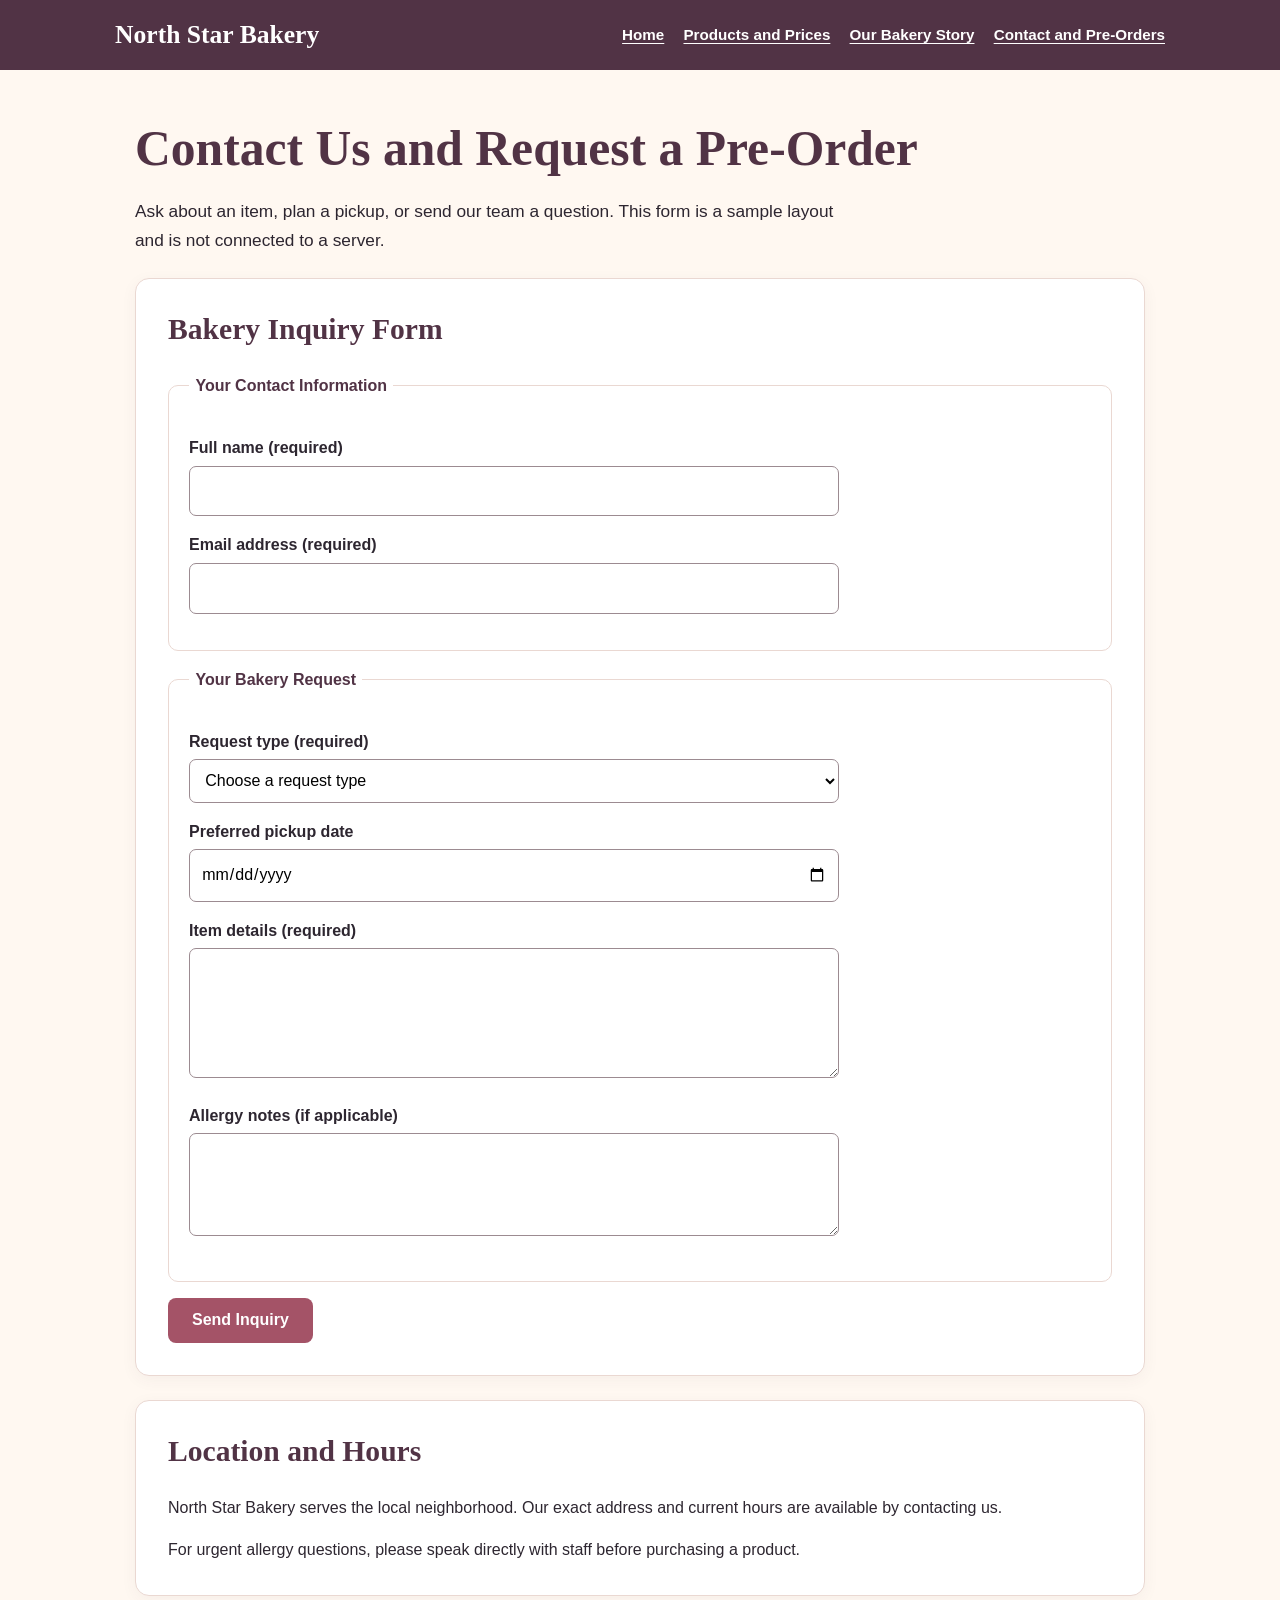
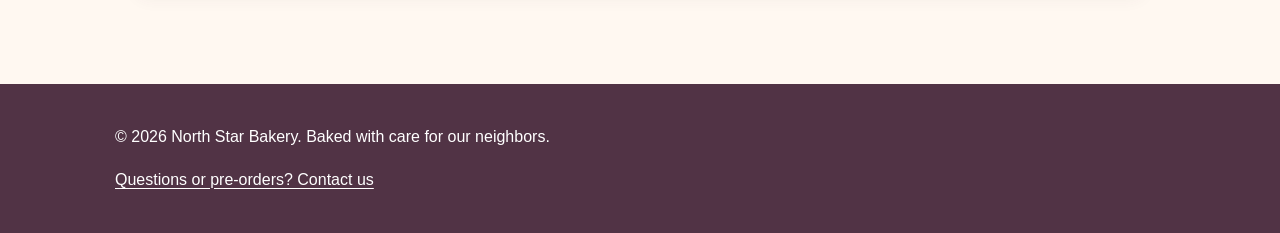
==== contact.html @ b47da0ef "Add files via upload" ====
<!DOCTYPE html>
<html lang="en">
<head>
  <meta charset="UTF-8">
  <meta name="viewport" content="width=device-width, initial-scale=1.0">
  <title>Contact | North Star Bakery</title>
  <link rel="stylesheet" href="styles.css">
</head>
<body>
  <header class="site-header">
    <a href="index.html" aria-label="North Star Bakery home">North Star Bakery</a>
  <nav aria-label="Main navigation" class="site-nav">
    <a href="index.html">Home</a>
    <a href="products.html">Products and Prices</a>
    <a href="about.html">Our Bakery Story</a>
    <a href="contact.html">Contact and Pre-Orders</a>
  </nav>
  </header>
  <main class="container">
    <h1>Contact Us and Request a Pre-Order</h1>
    <p>Ask about an item, plan a pickup, or send our team a question.
       This form is a sample layout and is not connected to a server.</p>
    <section class="content-card" aria-labelledby="inquiry">
      <h2 id="inquiry">Bakery Inquiry Form</h2>
      <form action="#" method="get">
        <fieldset class="form-group">
          <legend>Your Contact Information</legend>
          <p><label for="name">Full name (required)</label>
            <input type="text" id="name" name="name"
                   autocomplete="name" required minlength="2"></p>
          <p><label for="email">Email address (required)</label>
            <input type="email" id="email" name="email"
                   autocomplete="email" required></p>
        </fieldset>
        <fieldset class="form-group">
          <legend>Your Bakery Request</legend>
          <p><label for="request-type">Request type (required)</label>
            <select id="request-type" name="request_type" required>
              <option value="">Choose a request type</option>
              <option value="preorder">Pre-order</option>
              <option value="question">General question</option>
            </select></p>
          <p><label for="pickup">Preferred pickup date</label>
            <input type="date" id="pickup" name="pickup"></p>
          <p><label for="items">Item details (required)</label>
            <textarea id="items" name="items" rows="4"
                      required minlength="5"></textarea></p>
          <p><label for="allergies">Allergy notes (if applicable)</label>
            <textarea id="allergies" name="allergies" rows="3"></textarea></p>
        </fieldset>
        <button class="button" type="submit">Send Inquiry</button>
      </form>
    </section>
    <section class="content-card" aria-labelledby="location">
      <h2 id="location">Location and Hours</h2>
      <p>North Star Bakery serves the local neighborhood.
         Our exact address and current hours are available by contacting us.</p>
      <p>For urgent allergy questions, please speak directly with staff
         before purchasing a product.</p>
    </section>
  </main>
  <footer class="site-footer">
    <p>&copy; 2026 North Star Bakery. Baked with care for our neighbors.</p>
    <p><a href="contact.html">Questions or pre-orders? Contact us</a></p>
  </footer>
</body>
</html>
---- styles.css ----
/* North Star Bakery — Touchstone 3 visual design system */
:root { --plum:#513345; --rose:#a45367; --cream:#fff8f1; --ink:#2d2630; --muted:#655963; --border:#ead8d2; --white:#ffffff; }
* { box-sizing:border-box; }
html { scroll-behavior:smooth; }
body { margin:0; background:var(--cream); color:var(--ink); font:1rem/1.65 Arial, Helvetica, sans-serif; }
h1,h2,h3 { font-family:Georgia, 'Times New Roman', serif; line-height:1.25; color:var(--plum); }
h1 { font-size:clamp(2rem,4vw,3.1rem); margin:0 0 1rem; }
h2 { font-size:clamp(1.35rem,2.5vw,1.85rem); margin-top:0; }
a { color:#783047; text-underline-offset:3px; }
a:focus-visible,button:focus-visible,input:focus-visible,select:focus-visible,textarea:focus-visible { outline:3px solid #b04463; outline-offset:3px; }
.site-header { background:var(--plum); color:var(--white); padding:1.25rem max(1rem,calc((100vw - 1050px)/2)); display:flex; align-items:center; justify-content:space-between; flex-wrap:wrap; gap:1rem; }
.site-header > a { color:white; font:700 1.6rem Georgia,serif; text-decoration:none; }
.site-nav { display:flex; flex-wrap:wrap; gap:.5rem 1.2rem; }
.site-nav a { color:white; font-weight:bold; font-size:.95rem; }
.site-nav a:hover { color:#ffe3cf; }
.container { max-width:1050px; margin:0 auto; padding:3rem 1.25rem 4rem; }
.container > p { max-width:75ch; font-size:1.08rem; }
.content-card { background:var(--white); border:1px solid var(--border); border-radius:14px; padding:clamp(1.25rem,3vw,2rem); margin:1.5rem 0; box-shadow:0 4px 16px #5133450d; }
.content-card > p:last-child { margin-bottom:0; }
img,picture img,video { max-width:100%; height:auto; border-radius:10px; display:block; }
figure { margin:1rem 0; }
figcaption { color:var(--muted); font-size:.94rem; margin-top:.5rem; }
.form-group { border:1px solid var(--border); border-radius:10px; padding:1.25rem; margin:1rem 0; }
legend { color:var(--plum); font-weight:bold; padding:0 .4rem; }
label { display:block; font-weight:600; margin-bottom:.25rem; }
input,select,textarea { width:100%; max-width:650px; padding:.7rem; border:1px solid #9c8b91; border-radius:7px; background:white; font:inherit; }
textarea { resize:vertical; }
.button { background:var(--rose); border:0; color:white; font:700 1rem Arial,sans-serif; padding:.85rem 1.5rem; border-radius:8px; cursor:pointer; }
.button:hover { background:var(--plum); }
.site-footer { background:var(--plum); color:white; padding:1.5rem max(1rem,calc((100vw - 1050px)/2)); }
.site-footer a { color:white; }
@media (max-width:650px) { .site-header { display:block; padding:1rem; } .site-header > a { display:block; margin-bottom:.8rem; } .site-nav { flex-direction:column; gap:.4rem; } .container { padding:2rem 1rem; } .content-card { margin:1rem 0; } }
@media (prefers-reduced-motion:reduce) { html { scroll-behavior:auto; } }
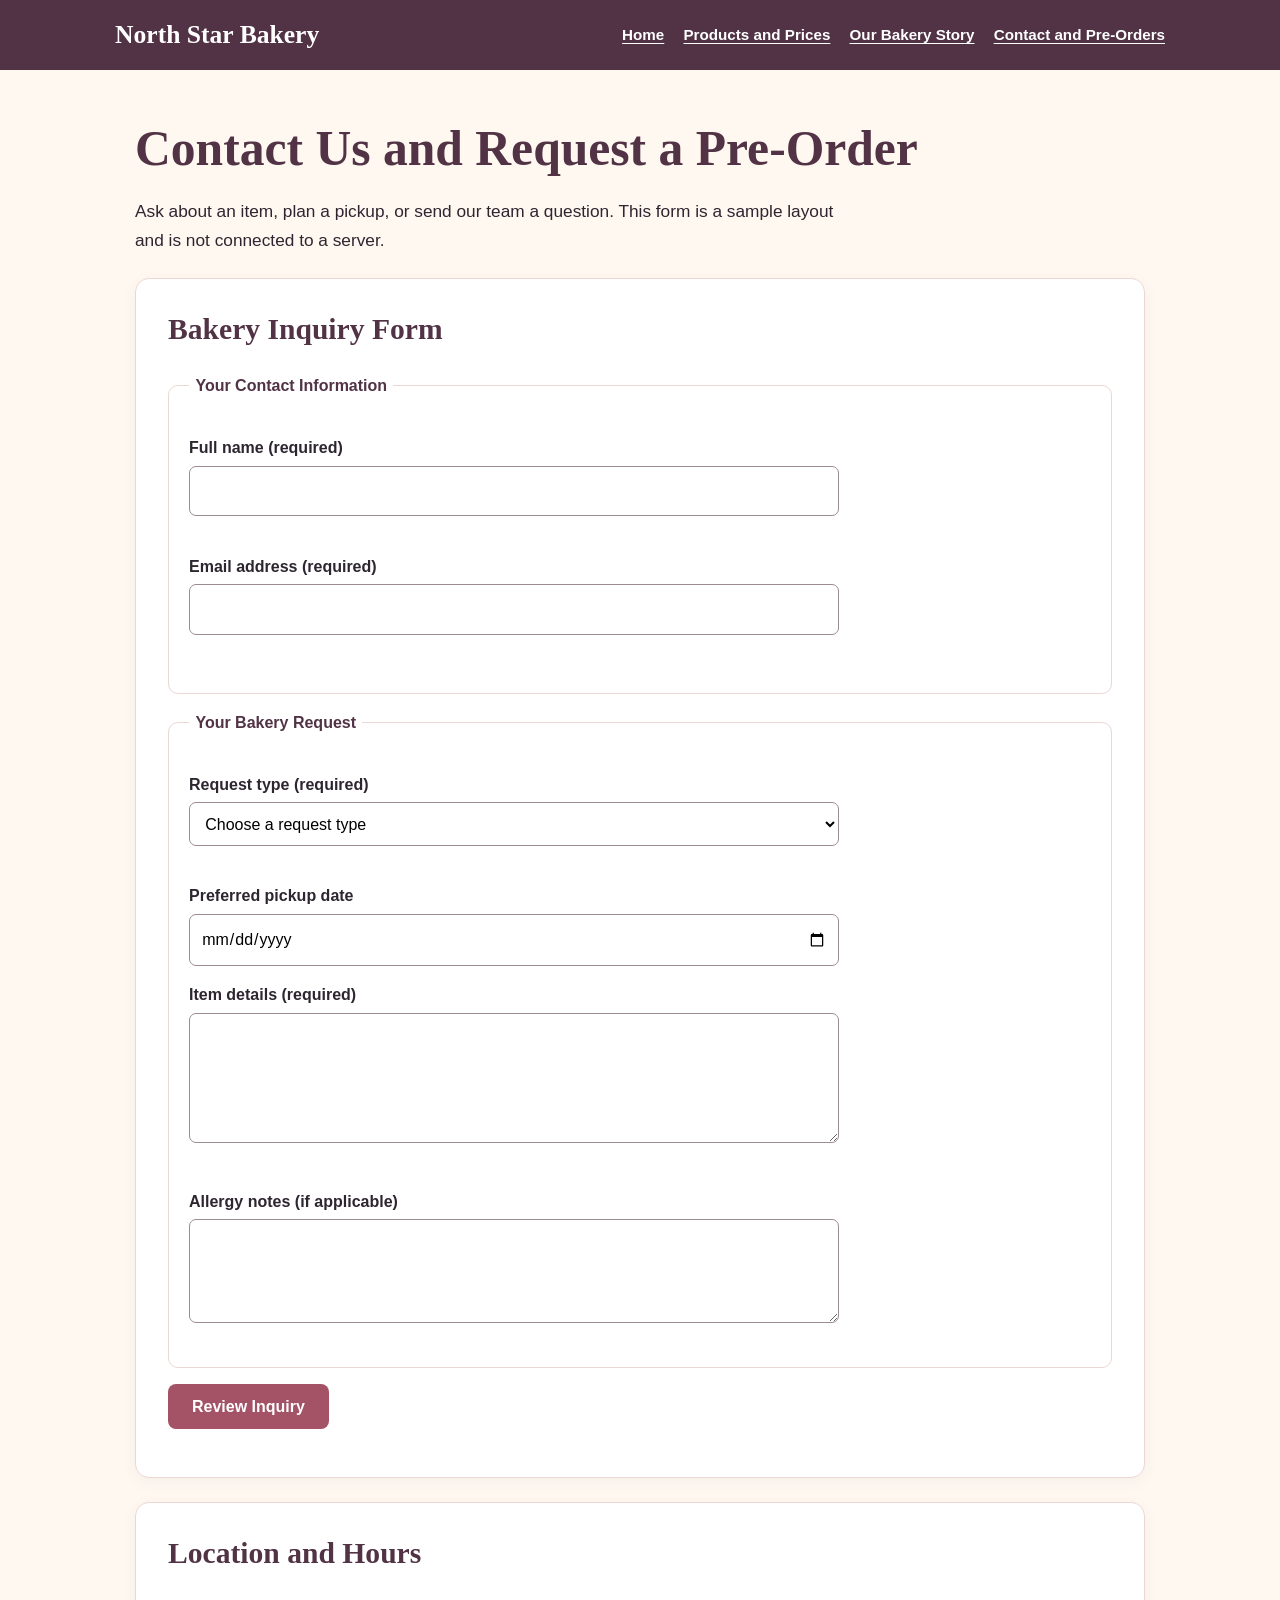
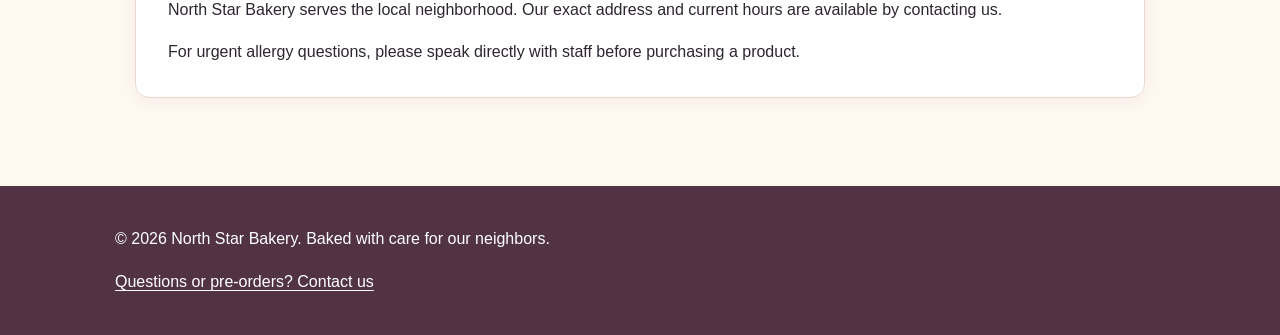
==== commit 0e7b7abe: "Add files via upload" ====
--- a/contact.html
+++ b/contact.html
@@ -22,15 +22,17 @@
        This form is a sample layout and is not connected to a server.</p>
     <section class="content-card" aria-labelledby="inquiry">
       <h2 id="inquiry">Bakery Inquiry Form</h2>
-      <form action="#" method="get">
+      <form id="inquiry-form" action="#" method="get" novalidate>
         <fieldset class="form-group">
           <legend>Your Contact Information</legend>
           <p><label for="name">Full name (required)</label>
             <input type="text" id="name" name="name"
-                   autocomplete="name" required minlength="2"></p>
+                   autocomplete="name" required minlength="2" aria-describedby="name-error">
+            <span class="field-error" id="name-error" aria-live="polite"></span></p>
           <p><label for="email">Email address (required)</label>
             <input type="email" id="email" name="email"
-                   autocomplete="email" required></p>
+                   autocomplete="email" required aria-describedby="email-error">
+            <span class="field-error" id="email-error" aria-live="polite"></span></p>
         </fieldset>
         <fieldset class="form-group">
           <legend>Your Bakery Request</legend>
@@ -39,16 +41,18 @@
               <option value="">Choose a request type</option>
               <option value="preorder">Pre-order</option>
               <option value="question">General question</option>
-            </select></p>
+            </select><span class="field-error" id="request-type-error" aria-live="polite"></span></p>
           <p><label for="pickup">Preferred pickup date</label>
             <input type="date" id="pickup" name="pickup"></p>
           <p><label for="items">Item details (required)</label>
             <textarea id="items" name="items" rows="4"
-                      required minlength="5"></textarea></p>
+                      required minlength="5" aria-describedby="items-error"></textarea>
+            <span class="field-error" id="items-error" aria-live="polite"></span></p>
           <p><label for="allergies">Allergy notes (if applicable)</label>
             <textarea id="allergies" name="allergies" rows="3"></textarea></p>
         </fieldset>
-        <button class="button" type="submit">Send Inquiry</button>
+        <button class="button" type="submit">Review Inquiry</button>
+        <p id="form-result" role="status" aria-live="polite"></p>
       </form>
     </section>
     <section class="content-card" aria-labelledby="location">
@@ -63,5 +67,6 @@
     <p>&copy; 2026 North Star Bakery. Baked with care for our neighbors.</p>
     <p><a href="contact.html">Questions or pre-orders? Contact us</a></p>
   </footer>
+  <script src="script.js" defer></script>
 </body>
 </html>
--- a/styles.css
+++ b/styles.css
@@ -31,3 +31,16 @@
 .site-footer a { color:white; }
 @media (max-width:650px) { .site-header { display:block; padding:1rem; } .site-header > a { display:block; margin-bottom:.8rem; } .site-nav { flex-direction:column; gap:.4rem; } .container { padding:2rem 1rem; } .content-card { margin:1rem 0; } }
 @media (prefers-reduced-motion:reduce) { html { scroll-behavior:auto; } }
+
+/* Touchstone 4: interactive bakery favorites and accessible field errors */
+.favorite-grid { display: flex; flex-wrap: wrap; gap: .75rem; margin: 1rem 0; }
+.favorite-choice { display: inline-flex; align-items: center; gap: .55rem; padding: .8rem 1rem; border: 2px solid #6B3E26; border-radius: .7rem; background: #FFF8F0; color: #2F2A26; font: inherit; cursor: pointer; }
+.favorite-choice[aria-pressed="true"] { background: #6B3E26; color: #FFF8F0; }
+.favorite-choice:focus-visible, .button:focus-visible { outline: 3px solid #D88C5A; outline-offset: 3px; }
+.selection-summary { font-weight: 700; padding: .75rem; border-left: 4px solid #D88C5A; }
+.favorite-actions { display:flex; flex-wrap:wrap; gap:.75rem; align-items:center; }
+.button-secondary { background: #6B3E26; }
+.field-error { display:block; color: #8B1E1E; font-weight: 700; font-size: .95rem; margin-top: .3rem; min-height: 1.1em; }
+[aria-invalid="true"] { border: 2px solid #8B1E1E !important; }
+#form-result { font-weight: 700; }
+@media (max-width: 600px) { .favorite-grid { flex-direction: column; } .favorite-choice { width:100%; } }
